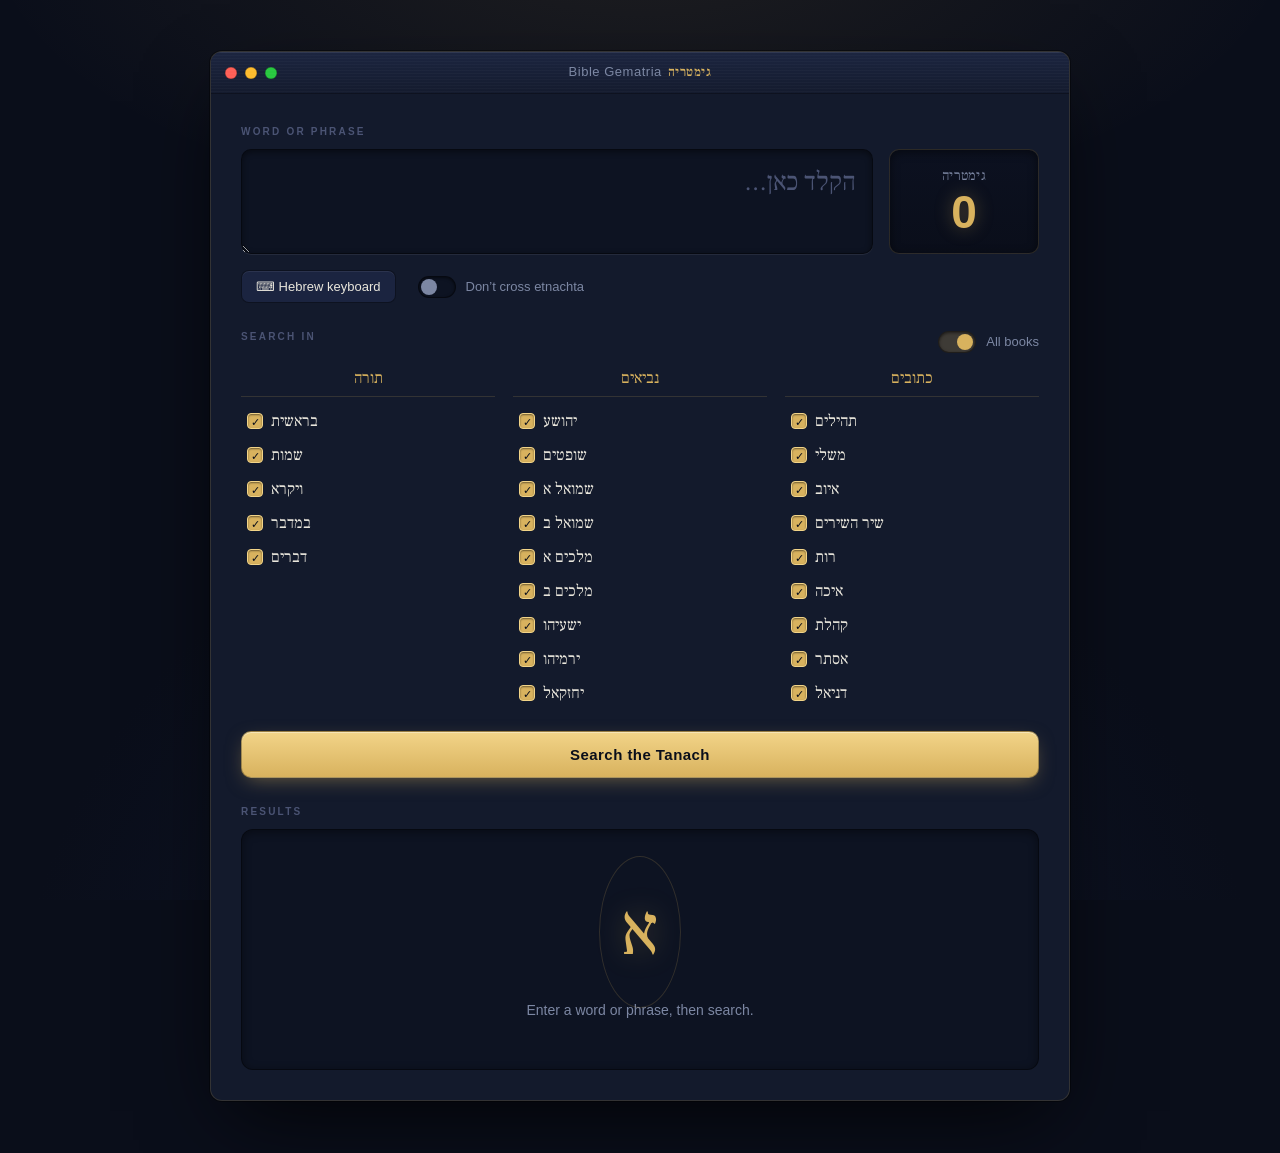
==== BibleGematria.Web/Index.html @ 7510c09f "Initial commit" ====
<!DOCTYPE html>
<html lang="en">

<head>
    <meta charset="UTF-8" />
    <meta name="viewport" content="width=device-width, initial-scale=1.0" />
    <title>Bible Gematria — גימטריה</title>

    <!--
  Classic Hebrew Tanach serif (Frank Ruhl Libre) loaded from Google Fonts.
  If you're offline it falls back to David / serif, so the page still works.
-->
    <link rel="preconnect" href="https://fonts.googleapis.com">
    <link rel="preconnect" href="https://fonts.gstatic.com" crossorigin>
    <link href="https://fonts.googleapis.com/css2?family=Frank+Ruhl+Libre:wght@400;500;700&display=swap"
        rel="stylesheet">

    <!-- all styling lives in styles.css -->
    <link rel="stylesheet" href="styles.css">
</head>

<body>
    <main class="window">

        <!-- ===== title bar ===== -->
        <div class="titlebar">
            <div class="lights">
                <span class="light red"></span>
                <span class="light amber"></span>
                <span class="light green"></span>
            </div>
            <div class="title">Bible Gematria<span class="he">גימטריה</span></div>
        </div>

        <div class="window-body">

            <!-- ===== input + live value ===== -->
            <p class="eyebrow">Word or phrase</p>
            <div class="compute-row">
                <textarea id="hebrewInput" class="hebrew-input" dir="rtl" placeholder="הקלד כאן…"
                    aria-label="Hebrew word or phrase"></textarea>

                <div class="value-display">
                    <span class="label">גימטריה</span>
                    <span class="value-number" id="valueNumber">0</span>
                </div>
            </div>

            <!-- ===== controls ===== -->
            <div class="controls">
                <button class="btn-pill" id="kbToggle" aria-pressed="false" aria-controls="keyboard">
                    ⌨ Hebrew keyboard
                </button>

                <label class="switch">
                    <input type="checkbox" id="noEtnachta" />
                    <span class="track"></span>
                    <span class="switch-label">Don’t cross etnachta</span>
                </label>
            </div>

            <!-- ===== on-screen Hebrew keyboard (faint numbers = gematria values) ===== -->
            <div class="keyboard" id="keyboard">
                <div class="keyboard-inner">
                    <div class="kb-row">
                        <button class="key" data-char="ק"><span class="val">100</span>ק</button>
                        <button class="key" data-char="ר"><span class="val">200</span>ר</button>
                        <button class="key" data-char="א"><span class="val">1</span>א</button>
                        <button class="key" data-char="ט"><span class="val">9</span>ט</button>
                        <button class="key" data-char="ו"><span class="val">6</span>ו</button>
                        <button class="key" data-char="ן"><span class="val">50</span>ן</button>
                        <button class="key" data-char="ם"><span class="val">40</span>ם</button>
                        <button class="key" data-char="פ"><span class="val">80</span>פ</button>
                        <button class="key blank" tabindex="-1" aria-hidden="true"></button>
                        <button class="key blank" tabindex="-1" aria-hidden="true"></button>
                        <button class="key blank" tabindex="-1" aria-hidden="true"></button>
                    </div>
                    <div class="kb-row">
                        <button class="key" data-char="ש"><span class="val">300</span>ש</button>
                        <button class="key" data-char="ד"><span class="val">4</span>ד</button>
                        <button class="key" data-char="ג"><span class="val">3</span>ג</button>
                        <button class="key" data-char="כ"><span class="val">20</span>כ</button>
                        <button class="key" data-char="ע"><span class="val">70</span>ע</button>
                        <button class="key" data-char="י"><span class="val">10</span>י</button>
                        <button class="key" data-char="ח"><span class="val">8</span>ח</button>
                        <button class="key" data-char="ל"><span class="val">30</span>ל</button>
                        <button class="key" data-char="ך"><span class="val">20</span>ך</button>
                        <button class="key" data-char="ף"><span class="val">80</span>ף</button>
                    </div>
                    <div class="kb-row">
                        <button class="key" data-char="ז"><span class="val">7</span>ז</button>
                        <button class="key" data-char="ס"><span class="val">60</span>ס</button>
                        <button class="key" data-char="ב"><span class="val">2</span>ב</button>
                        <button class="key" data-char="ה"><span class="val">5</span>ה</button>
                        <button class="key" data-char="נ"><span class="val">50</span>נ</button>
                        <button class="key" data-char="מ"><span class="val">40</span>מ</button>
                        <button class="key" data-char="צ"><span class="val">90</span>צ</button>
                        <button class="key" data-char="ת"><span class="val">400</span>ת</button>
                        <button class="key" data-char="ץ"><span class="val">90</span>ץ</button>
                    </div>
                    <div class="kb-row">
                        <button class="key util" data-char="־">־ maqqaf</button>
                        <button class="key util wide" data-char=" ">space</button>
                        <button class="key util" data-action="backspace">⌫ delete</button>
                    </div>
                </div>
            </div>

            <!-- ===== book selection ===== -->
            <div class="section">
                <div class="section-head">
                    <p class="eyebrow">Search in</p>
                    <label class="switch">
                        <input type="checkbox" id="allBooks" checked />
                        <span class="track"></span>
                        <span class="switch-label">All books</span>
                    </label>
                </div>

                <div class="book-columns">
                    <!-- Torah (5) -->
                    <div class="book-group">
                        <div class="group-title">תורה</div>
                        <div class="book-list">
                            <label class="book"><span class="name">בראשית</span><input type="checkbox" class="book-cb"
                                    checked /><span class="check"></span></label>
                            <label class="book"><span class="name">שמות</span><input type="checkbox" class="book-cb"
                                    checked /><span class="check"></span></label>
                            <label class="book"><span class="name">ויקרא</span><input type="checkbox" class="book-cb"
                                    checked /><span class="check"></span></label>
                            <label class="book"><span class="name">במדבר</span><input type="checkbox" class="book-cb"
                                    checked /><span class="check"></span></label>
                            <label class="book"><span class="name">דברים</span><input type="checkbox" class="book-cb"
                                    checked /><span class="check"></span></label>
                        </div>
                    </div>
                    <!-- Prophets (21) -->
                    <div class="book-group">
                        <div class="group-title">נביאים</div>
                        <div class="book-list">
                            <label class="book"><span class="name">יהושע</span><input type="checkbox" class="book-cb"
                                    checked /><span class="check"></span></label>
                            <label class="book"><span class="name">שופטים</span><input type="checkbox" class="book-cb"
                                    checked /><span class="check"></span></label>
                            <label class="book"><span class="name">שמואל א</span><input type="checkbox" class="book-cb"
                                    checked /><span class="check"></span></label>
                            <label class="book"><span class="name">שמואל ב</span><input type="checkbox" class="book-cb"
                                    checked /><span class="check"></span></label>
                            <label class="book"><span class="name">מלכים א</span><input type="checkbox" class="book-cb"
                                    checked /><span class="check"></span></label>
                            <label class="book"><span class="name">מלכים ב</span><input type="checkbox" class="book-cb"
                                    checked /><span class="check"></span></label>
                            <label class="book"><span class="name">ישעיהו</span><input type="checkbox" class="book-cb"
                                    checked /><span class="check"></span></label>
                            <label class="book"><span class="name">ירמיהו</span><input type="checkbox" class="book-cb"
                                    checked /><span class="check"></span></label>
                            <label class="book"><span class="name">יחזקאל</span><input type="checkbox" class="book-cb"
                                    checked /><span class="check"></span></label>
                            <label class="book"><span class="name">הושע</span><input type="checkbox" class="book-cb"
                                    checked /><span class="check"></span></label>
                            <label class="book"><span class="name">יואל</span><input type="checkbox" class="book-cb"
                                    checked /><span class="check"></span></label>
                            <label class="book"><span class="name">עמוס</span><input type="checkbox" class="book-cb"
                                    checked /><span class="check"></span></label>
                            <label class="book"><span class="name">עובדיה</span><input type="checkbox" class="book-cb"
                                    checked /><span class="check"></span></label>
                            <label class="book"><span class="name">יונה</span><input type="checkbox" class="book-cb"
                                    checked /><span class="check"></span></label>
                            <label class="book"><span class="name">מיכה</span><input type="checkbox" class="book-cb"
                                    checked /><span class="check"></span></label>
                            <label class="book"><span class="name">נחום</span><input type="checkbox" class="book-cb"
                                    checked /><span class="check"></span></label>
                            <label class="book"><span class="name">חבקוק</span><input type="checkbox" class="book-cb"
                                    checked /><span class="check"></span></label>
                            <label class="book"><span class="name">צפניה</span><input type="checkbox" class="book-cb"
                                    checked /><span class="check"></span></label>
                            <label class="book"><span class="name">חגי</span><input type="checkbox" class="book-cb"
                                    checked /><span class="check"></span></label>
                            <label class="book"><span class="name">זכריה</span><input type="checkbox" class="book-cb"
                                    checked /><span class="check"></span></label>
                            <label class="book"><span class="name">מלאכי</span><input type="checkbox" class="book-cb"
                                    checked /><span class="check"></span></label>
                        </div>
                    </div>
                    <!-- Writings (13) -->
                    <div class="book-group">
                        <div class="group-title">כתובים</div>
                        <div class="book-list">
                            <label class="book"><span class="name">תהילים</span><input type="checkbox" class="book-cb"
                                    checked /><span class="check"></span></label>
                            <label class="book"><span class="name">משלי</span><input type="checkbox" class="book-cb"
                                    checked /><span class="check"></span></label>
                            <label class="book"><span class="name">איוב</span><input type="checkbox" class="book-cb"
                                    checked /><span class="check"></span></label>
                            <label class="book"><span class="name">שיר השירים</span><input type="checkbox"
                                    class="book-cb" checked /><span class="check"></span></label>
                            <label class="book"><span class="name">רות</span><input type="checkbox" class="book-cb"
                                    checked /><span class="check"></span></label>
                            <label class="book"><span class="name">איכה</span><input type="checkbox" class="book-cb"
                                    checked /><span class="check"></span></label>
                            <label class="book"><span class="name">קהלת</span><input type="checkbox" class="book-cb"
                                    checked /><span class="check"></span></label>
                            <label class="book"><span class="name">אסתר</span><input type="checkbox" class="book-cb"
                                    checked /><span class="check"></span></label>
                            <label class="book"><span class="name">דניאל</span><input type="checkbox" class="book-cb"
                                    checked /><span class="check"></span></label>
                            <label class="book"><span class="name">עזרא</span><input type="checkbox" class="book-cb"
                                    checked /><span class="check"></span></label>
                            <label class="book"><span class="name">נחמיה</span><input type="checkbox" class="book-cb"
                                    checked /><span class="check"></span></label>
                            <label class="book"><span class="name">דברי הימים א</span><input type="checkbox"
                                    class="book-cb" checked /><span class="check"></span></label>
                            <label class="book"><span class="name">דברי הימים ב</span><input type="checkbox"
                                    class="book-cb" checked /><span class="check"></span></label>
                        </div>
                    </div>
                </div>
            </div>

            <!-- ===== search ===== -->
            <div class="search-bar">
                <button class="btn-search" id="searchBtn">Search the Tanach</button>
            </div>

            <!-- ===== results stage (starts empty) ===== -->
            <div class="results">
                <p class="eyebrow">Results</p>
                <div class="results-stage" id="stage" data-state="empty">

                    <!-- empty -->
                    <div class="state state-empty">
                        <div class="glyph-wrap">
                            <span class="glyph-ring"></span>
                            <span class="glyph">א</span>
                        </div>
                        <p class="hint">Enter a word or phrase, then search.</p>
                    </div>

                    <!-- searching -->
                    <div class="state state-searching">
                        <div class="spinner"></div>
                        <div class="counting" id="counting">א</div>
                        <p class="hint">Summing letters…</p>
                    </div>

                    <!-- no results -->
                    <div class="state state-none">
                        <span class="glyph">∅</span>
                        <p class="headline">No verses match that value.</p>
                        <p class="hint">Try a different word, or widen the book selection.</p>
                    </div>

                    <!-- results found (mock data showing the MatchResult shape) -->
                    <div class="state state-results">
                        <div class="results-meta">
                            <span class="count"><strong>3</strong> matches</span>
                            <span>value 248</span>
                        </div>

                        <div class="result-card">
                            <div class="result-head">
                                <span class="result-ref">בראשית א׳:א׳</span>
                                <span class="result-badge">248</span>
                            </div>
                            <p class="result-verse">בְּרֵאשִׁית <span class="match">בָּרָא אֱלֹהִים</span> אֵת
                                הַשָּׁמַיִם וְאֵת הָאָרֶץ׃</p>
                        </div>

                        <div class="result-card">
                            <div class="result-head">
                                <span class="result-ref">שמות ג׳:ו׳</span>
                                <span class="result-badge">248</span>
                            </div>
                            <p class="result-verse">וַיֹּאמֶר אָנֹכִי <span class="match">אֱלֹהֵי אָבִיךָ</span> אֱלֹהֵי
                                אַבְרָהָם׃</p>
                        </div>

                        <div class="result-card">
                            <div class="result-head">
                                <span class="result-ref">תהילים כ״ג:א׳</span>
                                <span class="result-badge">248</span>
                            </div>
                            <p class="result-verse">מִזְמוֹר לְדָוִד <span class="match">יְהוָה רֹעִי</span> לֹא
                                אֶחְסָר׃</p>
                        </div>
                    </div>

                </div>
            </div>

        </div><!-- /window-body -->
    </main>

    <!-- demo plumbing lives in app.js (see the comment at the top of that file) -->
    <script src="app.js"></script>
</body>

</html>
---- BibleGematria.Web/styles.css ----
/* =====================================================================
   1. DESIGN TOKENS
   All colours, spacing and type live here so the whole look can be
   re-skinned by editing one block. Dark navy ground, gold accents —
   a nod to gold letters on a classic Tanach page, and to the idea that
   each Hebrew letter is also a number.
   ===================================================================== */
:root {
  /* -- palette -- */
  --void:        #0a0e1a;   /* page background, deepest navy            */
  --window:      #131a2c;   /* the Mac window body                      */
  --panel:       #0d1322;   /* inset/recessed surfaces (text fields)    */
  --raised:      #1b2440;   /* raised surfaces (buttons, keys)          */
  --raised-hi:   #243056;   /* raised surface, hover                    */

  --gold:        #d8b25e;   /* primary accent                           */
  --gold-bright: #f2d488;   /* highlights, glow                         */
  --gold-dim:    rgba(216,178,94,.35);

  --ink:         #e9e6dc;   /* warm off-white primary text              */
  --slate:       #7c87a3;   /* muted secondary text                     */
  --slate-deep:  #4b5474;   /* faintest labels                          */

  /* classic Mac traffic lights */
  --mac-red:    #ff5f57;
  --mac-amber:  #febc2e;
  --mac-green:  #28c840;

  /* hairlines & bevels — the classic Mac "raised / inset" trick:
     a light line on top, a dark line on the bottom */
  --edge-light: rgba(255,255,255,.07);
  --edge-dark:  rgba(0,0,0,.5);
  --border:     rgba(216,178,94,.16);

  /* -- type -- */
  --ui:     "Helvetica Neue", Helvetica, Arial, sans-serif; /* Mac-lineage UI face */
  --hebrew: "Frank Ruhl Libre", "David", "Times New Roman", serif;
  --mono:   ui-monospace, "SF Mono", Menlo, Consolas, monospace;

  --radius: 12px;
}

/* =====================================================================
   2. RESET & BASE
   ===================================================================== */
*, *::before, *::after { box-sizing: border-box; margin: 0; padding: 0; }

html { -webkit-text-size-adjust: 100%; }

body {
  min-height: 100vh;
  font-family: var(--ui);
  color: var(--ink);
  background: var(--void);
  /* subtle navy vignette + a faint gold glow up top, like screen light */
  background-image:
    radial-gradient(1100px 500px at 50% -8%, rgba(216,178,94,.10), transparent 60%),
    radial-gradient(900px 900px at 50% 120%, rgba(20,30,60,.6), transparent 70%);
  background-attachment: fixed;
  display: flex;
  justify-content: center;
  padding: clamp(16px, 4vw, 56px);
  line-height: 1.5;
}

/* =====================================================================
   3. THE WINDOW  (classic Mac chrome)
   ===================================================================== */
.window {
  width: 100%;
  max-width: 860px;
  background: var(--window);
  border-radius: var(--radius);
  border: 1px solid var(--border);
  /* deep drop shadow + a hair of gold rim-light = "floating panel" */
  box-shadow:
    0 1px 0 var(--edge-light) inset,
    0 30px 80px -20px rgba(0,0,0,.8),
    0 0 0 1px rgba(0,0,0,.4);
  overflow: hidden;
  animation: window-in .6s cubic-bezier(.2,.8,.2,1) both;
}

/* --- title bar with pinstripes + traffic lights --- */
.titlebar {
  position: relative;
  display: flex;
  align-items: center;
  height: 42px;
  padding: 0 14px;
  background:
    linear-gradient(180deg, #1c2540, #141b2e);
  border-bottom: 1px solid var(--edge-dark);
  box-shadow: 0 1px 0 var(--edge-light) inset;
}
/* faint Platinum-style pinstripes across the bar */
.titlebar::after {
  content: "";
  position: absolute; inset: 0;
  background: repeating-linear-gradient(
    180deg, rgba(255,255,255,.025) 0 1px, transparent 1px 3px);
  pointer-events: none;
}
.lights { display: flex; gap: 8px; }
.light {
  width: 12px; height: 12px; border-radius: 50%;
  box-shadow: 0 0 0 .5px rgba(0,0,0,.4) inset;
}
.light.red   { background: var(--mac-red);   }
.light.amber { background: var(--mac-amber); }
.light.green { background: var(--mac-green); }

.title {
  position: absolute; left: 0; right: 0;
  text-align: center;
  font-size: 13px; font-weight: 500;
  letter-spacing: .04em;
  color: var(--slate);
  pointer-events: none;
}
.title .he { font-family: var(--hebrew); color: var(--gold); margin-inline-start: 6px; }

.window-body { padding: clamp(18px, 3vw, 30px); }

/* small section eyebrow labels */
.eyebrow {
  font-size: 10px; font-weight: 700;
  letter-spacing: .22em; text-transform: uppercase;
  color: var(--slate-deep);
  margin-bottom: 10px;
}

/* =====================================================================
   4. INPUT + LIVE GEMATRIA VALUE  (the signature element)
   ===================================================================== */
.compute-row {
  display: grid;
  grid-template-columns: 1fr auto;
  gap: 16px;
  align-items: stretch;
}

/* the Hebrew text field — recessed/inset bevel */
.hebrew-input {
  width: 100%;
  min-height: 92px;
  resize: vertical;
  padding: 14px 16px;
  font-family: var(--hebrew);
  font-size: 26px;
  line-height: 1.45;
  color: var(--ink);
  direction: rtl;
  background: var(--panel);
  border: 1px solid var(--edge-dark);
  border-radius: 10px;
  box-shadow:
    0 2px 6px rgba(0,0,0,.45) inset,
    0 1px 0 var(--edge-light);
  outline: none;
  transition: box-shadow .2s, border-color .2s;
}
.hebrew-input::placeholder { color: var(--slate-deep); }
.hebrew-input:focus {
  border-color: var(--gold-dim);
  box-shadow:
    0 2px 6px rgba(0,0,0,.45) inset,
    0 0 0 3px rgba(216,178,94,.12);
}

/* the gold readout — framed like a calculator display */
.value-display {
  min-width: 150px;
  display: flex; flex-direction: column;
  align-items: center; justify-content: center;
  padding: 12px 22px;
  background: linear-gradient(180deg, #0c1120, #0a0e1a);
  border: 1px solid var(--border);
  border-radius: 10px;
  box-shadow: 0 2px 10px rgba(0,0,0,.5) inset;
}
.value-display .label {
  font-family: var(--hebrew);
  font-size: 14px; color: var(--slate);
  letter-spacing: .02em;
}
.value-number {
  font-size: 46px; font-weight: 700;
  font-variant-numeric: tabular-nums;
  color: var(--gold);
  text-shadow: 0 0 18px rgba(216,178,94,.35);
  line-height: 1.1;
  transition: transform .15s ease;
}
/* tiny pop when the value changes (toggled by JS) */
.value-number.bump { transform: scale(1.12); }

/* =====================================================================
   5. CONTROLS  (toggle switches + keyboard button)
   ===================================================================== */
.controls {
  display: flex; flex-wrap: wrap; align-items: center;
  gap: 18px 22px;
  margin-top: 16px;
}

/* a small pill button (keyboard toggle) */
.btn-pill {
  display: inline-flex; align-items: center; gap: 8px;
  padding: 8px 14px;
  font-family: var(--ui); font-size: 13px; color: var(--ink);
  background: var(--raised);
  border: 1px solid var(--edge-dark);
  border-radius: 8px;
  box-shadow: 0 1px 0 var(--edge-light) inset;
  cursor: pointer;
  transition: background .15s, transform .05s;
}
.btn-pill:hover  { background: var(--raised-hi); }
.btn-pill:active { transform: translateY(1px); }
.btn-pill[aria-pressed="true"] {
  border-color: var(--gold-dim);
  color: var(--gold-bright);
  box-shadow: 0 0 0 1px var(--gold-dim) inset;
}

/* custom toggle switch built from a real checkbox (stays accessible) */
.switch { display: inline-flex; align-items: center; gap: 10px; cursor: pointer; }
.switch input { position: absolute; opacity: 0; width: 0; height: 0; }
.switch .track {
  width: 38px; height: 22px; border-radius: 999px;
  background: var(--panel);
  border: 1px solid var(--edge-dark);
  box-shadow: 0 1px 3px rgba(0,0,0,.5) inset;
  position: relative; transition: background .2s;
}
.switch .track::after {
  content: ""; position: absolute; top: 2px; left: 2px;
  width: 16px; height: 16px; border-radius: 50%;
  background: var(--slate);
  transition: transform .2s, background .2s;
}
.switch input:checked + .track { background: rgba(216,178,94,.22); }
.switch input:checked + .track::after { transform: translateX(16px); background: var(--gold); }
.switch input:focus-visible + .track { box-shadow: 0 0 0 3px rgba(216,178,94,.2); }
.switch .switch-label { font-size: 13px; color: var(--slate); }

/* =====================================================================
   6. ON-SCREEN HEBREW KEYBOARD  (collapsible)
   Each key shows its gematria value as a faint superscript — the quiet
   thread tying the whole interface back to the subject.
   ===================================================================== */
.keyboard {
  /* collapsed by default: animate max-height + opacity */
  max-height: 0; opacity: 0;
  overflow: hidden;
  margin-top: 0;
  transition: max-height .35s ease, opacity .3s ease, margin-top .35s ease;
}
.keyboard.open {
  max-height: 340px; opacity: 1; margin-top: 18px;
}
.keyboard-inner {
  width: fit-content;     /* shrink the panel down to the keyboard itself */
  margin-inline: auto;    /* …then centre it in the window               */
  padding: 14px;
  background: var(--panel);
  border: 1px solid var(--edge-dark);
  border-radius: 10px;
  box-shadow: 0 2px 8px rgba(0,0,0,.4) inset;
}

/* Keys run LEFT → RIGHT, exactly like a physical Hebrew keyboard.
   The previous version had `direction: rtl` here, which flipped each row
   and produced the mirrored layout. A real keyboard's hardware is laid out
   left-to-right regardless of the script printed on the keys, so ק sits on
   the LEFT (the QWERTY "e" position) and פ on the right. */
.kb-row {
  display: flex; justify-content: flex-start; gap: 6px;
  margin-bottom: 6px;
}
.kb-row:last-child { margin-bottom: 0; }

/* Stagger the rows the way real keyboard rows step rightward.
   Rows are matched by position: 1 = top, 2 = home, 3 = bottom,
   4 = the space / maqqaf / delete row. */
.kb-row:nth-child(2) { padding-inline-start: 22px; }  /* home row   */
.kb-row:nth-child(3) { padding-inline-start: 50px; }  /* bottom row */
.kb-row:nth-child(4) { justify-content: center; }     /* spacebar row, centred */
.key {
  position: relative;
  min-width: 38px; height: 44px;
  display: flex; align-items: center; justify-content: center;
  font-family: var(--hebrew); font-size: 20px; color: var(--ink);
  background: linear-gradient(180deg, var(--raised), #151d36);
  border: 1px solid var(--edge-dark);
  border-radius: 7px;
  box-shadow: 0 1px 0 var(--edge-light) inset, 0 2px 3px rgba(0,0,0,.35);
  cursor: pointer;
  transition: background .12s, transform .05s;
  user-select: none;
}
.key:hover  { background: linear-gradient(180deg, var(--raised-hi), var(--raised)); }
.key:active { transform: translateY(1px); box-shadow: 0 1px 2px rgba(0,0,0,.4) inset; }
/* the gematria value, tucked in the corner, very faint */
.key .val {
  position: absolute; top: 3px; inset-inline-start: 5px;
  font-family: var(--mono); font-size: 8px;
  color: var(--gold-dim); letter-spacing: 0;
}
.key.wide  { min-width: 120px; }
.key.util  { font-family: var(--ui); font-size: 13px; color: var(--slate); }
/* inert filler keys (to the right of פ) — present only for alignment */
.key.blank { pointer-events: none; opacity: .45; box-shadow: none; }

/* =====================================================================
   7. BOOK SELECTION
   ===================================================================== */
.section { margin-top: 26px; }
.section-head {
  display: flex; align-items: center; justify-content: space-between;
  margin-bottom: 12px;
}
.book-columns {
  display: grid;
  grid-template-columns: repeat(3, 1fr);
  gap: 18px;
}
.book-group .group-title {
  font-family: var(--hebrew); font-size: 16px; color: var(--gold);
  padding-bottom: 6px; margin-bottom: 8px;
  border-bottom: 1px solid var(--border);
  text-align: center;
}
.book-list {
  display: flex; flex-direction: column; gap: 2px;
  max-height: 300px;          /* cap the tall sections (Nevi'im has 21 books) */
  overflow-y: auto;           /* …and let the long ones scroll inside         */
  padding-inline-end: 4px;    /* breathing room so the scrollbar clears text  */
}
/* slim gold scrollbar, matching the results panel */
.book-list::-webkit-scrollbar { width: 8px; }
.book-list::-webkit-scrollbar-thumb {
  background: rgba(216,178,94,.3); border-radius: 8px;
}

/* a checkable book row */
.book {
  display: flex; align-items: center; gap: 8px;
  flex-direction: row-reverse;          /* checkbox sits left, Hebrew reads right */
  justify-content: flex-end;
  padding: 4px 6px; border-radius: 6px;
  cursor: pointer; transition: background .12s;
}
.book:hover { background: rgba(255,255,255,.03); }
.book input { position: absolute; opacity: 0; width: 0; height: 0; }
.book .check {
  width: 16px; height: 16px; flex: 0 0 16px;
  border-radius: 4px;
  background: var(--panel);
  border: 1px solid var(--edge-dark);
  box-shadow: 0 1px 2px rgba(0,0,0,.5) inset;
  display: grid; place-items: center;
  transition: background .15s, border-color .15s;
}
.book .check::after {
  content: "✓"; font-size: 11px; color: var(--void);
  opacity: 0; transform: scale(.6); transition: opacity .12s, transform .12s;
}
.book input:checked + .check {
  background: var(--gold); border-color: var(--gold-bright);
}
.book input:checked + .check::after { opacity: 1; transform: scale(1); }
.book input:focus-visible + .check { box-shadow: 0 0 0 3px rgba(216,178,94,.25); }
.book .name {
  font-family: var(--hebrew); font-size: 16px; color: var(--ink);
  direction: rtl;
}

/* =====================================================================
   8. SEARCH BUTTON
   ===================================================================== */
.search-bar { margin-top: 26px; }
.btn-search {
  width: 100%;
  padding: 14px;
  font-family: var(--ui); font-size: 15px; font-weight: 600;
  letter-spacing: .03em;
  color: var(--void);
  background: linear-gradient(180deg, var(--gold-bright), var(--gold));
  border: 1px solid rgba(0,0,0,.3);
  border-radius: 10px;
  box-shadow:
    0 1px 0 rgba(255,255,255,.4) inset,
    0 6px 20px -6px rgba(216,178,94,.5);
  cursor: pointer;
  transition: filter .15s, transform .05s;
}
.btn-search:hover  { filter: brightness(1.06); }
.btn-search:active { transform: translateY(1px); }
.btn-search:disabled { filter: grayscale(.6) brightness(.7); cursor: default; }

/* =====================================================================
   9. RESULTS — three states share one container, switched by data-state
   ===================================================================== */
.results { margin-top: 26px; }
.results-stage {
  position: relative;
  min-height: 220px;
  background: var(--panel);
  border: 1px solid var(--edge-dark);
  border-radius: 12px;
  box-shadow: 0 2px 10px rgba(0,0,0,.4) inset;
  overflow: hidden;
}

/* every state is hidden unless its name matches data-state */
.state { display: none; }
.results-stage[data-state="empty"]     .state-empty,
.results-stage[data-state="searching"] .state-searching,
.results-stage[data-state="results"]   .state-results,
.results-stage[data-state="none"]      .state-none { display: block; }

/* --- 9a. EMPTY: a slowly breathing gold aleph --- */
.state-empty {
  display: none;
  text-align: center;
  padding: 48px 24px;
  animation: fade-up .4s ease both;
}
.glyph {
  font-family: var(--hebrew); font-size: 72px; color: var(--gold);
  text-shadow: 0 0 30px rgba(216,178,94,.3);
  animation: breathe 4.5s ease-in-out infinite;
  display: inline-block;
}
/* a faint ring drifting behind the glyph */
.glyph-wrap { position: relative; display: inline-block; margin-bottom: 14px; }
.glyph-ring {
  position: absolute; inset: -22px;
  border: 1px solid var(--gold-dim); border-radius: 50%;
  animation: drift 14s linear infinite;
  opacity: .5;
}
.state-empty .hint { color: var(--slate); font-size: 14px; }

/* --- 9b. SEARCHING: a spinning gold arc + a flicking letter counter --- */
.state-searching {
  display: none;
  text-align: center;
  padding: 52px 24px;
  animation: fade-up .3s ease both;
}
.spinner {
  width: 44px; height: 44px; margin: 0 auto 18px;
  border-radius: 50%;
  border: 3px solid rgba(216,178,94,.15);
  border-top-color: var(--gold);
  animation: spin .8s linear infinite;
}
.counting {
  font-family: var(--hebrew); font-size: 22px; color: var(--gold);
  min-height: 28px;
}
.state-searching .hint { color: var(--slate); font-size: 13px; margin-top: 6px; }

/* --- 9c. NO RESULTS --- */
.state-none {
  display: none; text-align: center; padding: 48px 24px;
  animation: fade-up .4s ease both;
}
.state-none .glyph { animation: none; opacity: .55; }
.state-none .headline { color: var(--ink); font-size: 16px; margin-bottom: 4px; }
.state-none .hint { color: var(--slate); font-size: 13px; }

/* --- 9d. RESULTS: a scrollable list of cards --- */
.state-results { display: none; padding: 14px; max-height: 460px; overflow-y: auto; }
.results-meta {
  display: flex; align-items: center; justify-content: space-between;
  padding: 4px 6px 12px;
  font-size: 12px; color: var(--slate);
  letter-spacing: .02em;
}
.results-meta .count strong { color: var(--gold); font-weight: 700; }

.result-card {
  background: var(--window);
  border: 1px solid var(--edge-dark);
  border-radius: 10px;
  padding: 14px 16px;
  margin-bottom: 10px;
  box-shadow: 0 1px 0 var(--edge-light) inset;
  /* staggered entrance, delay set per-card below */
  opacity: 0;
  animation: card-in .45s cubic-bezier(.2,.8,.2,1) forwards;
}
.result-card:nth-child(1) { animation-delay: .04s; }
.result-card:nth-child(2) { animation-delay: .10s; }
.result-card:nth-child(3) { animation-delay: .16s; }
.result-card:nth-child(4) { animation-delay: .22s; }
.result-card:nth-child(5) { animation-delay: .28s; }

.result-head {
  display: flex; align-items: center; justify-content: space-between;
  margin-bottom: 8px;
}
.result-ref {
  font-family: var(--hebrew); font-size: 15px; color: var(--gold);
  direction: rtl;
}
.result-badge {
  font-family: var(--mono); font-size: 12px; color: var(--void);
  background: var(--gold); padding: 2px 9px; border-radius: 999px;
  font-weight: 700;
}
.result-verse {
  font-family: var(--hebrew); font-size: 21px; line-height: 1.7;
  color: var(--ink); direction: rtl; text-align: right;
}
/* the matched word(s) — gold + underline, the way RenderVerseText bolds them */
.result-verse .match {
  color: var(--gold-bright);
  font-weight: 700;
  text-decoration: underline;
  text-decoration-color: var(--gold-dim);
  text-underline-offset: 4px;
}

/* nice thin gold scrollbar inside the results */
.state-results::-webkit-scrollbar { width: 8px; }
.state-results::-webkit-scrollbar-thumb {
  background: rgba(216,178,94,.3); border-radius: 8px;
}

/* =====================================================================
   10. KEYFRAMES
   ===================================================================== */
@keyframes window-in {
  from { opacity: 0; transform: translateY(14px) scale(.99); }
  to   { opacity: 1; transform: none; }
}
@keyframes fade-up {
  from { opacity: 0; transform: translateY(8px); }
  to   { opacity: 1; transform: none; }
}
@keyframes card-in {
  from { opacity: 0; transform: translateY(10px); }
  to   { opacity: 1; transform: none; }
}
@keyframes breathe {
  0%, 100% { transform: scale(1);    opacity: .85; }
  50%      { transform: scale(1.07); opacity: 1;   }
}
@keyframes drift  { to { transform: rotate(360deg); } }
@keyframes spin   { to { transform: rotate(360deg); } }

/* =====================================================================
   11. RESPONSIVE + ACCESSIBILITY
   ===================================================================== */
@media (max-width: 640px) {
  .compute-row { grid-template-columns: 1fr; }
  .value-display { min-width: 0; }
  .book-columns { grid-template-columns: 1fr; gap: 22px; }
  .value-number { font-size: 40px; }
}

/* respect users who prefer less motion */
@media (prefers-reduced-motion: reduce) {
  *, *::before, *::after {
    animation-duration: .001ms !important;
    animation-iteration-count: 1 !important;
    transition-duration: .001ms !important;
  }
}
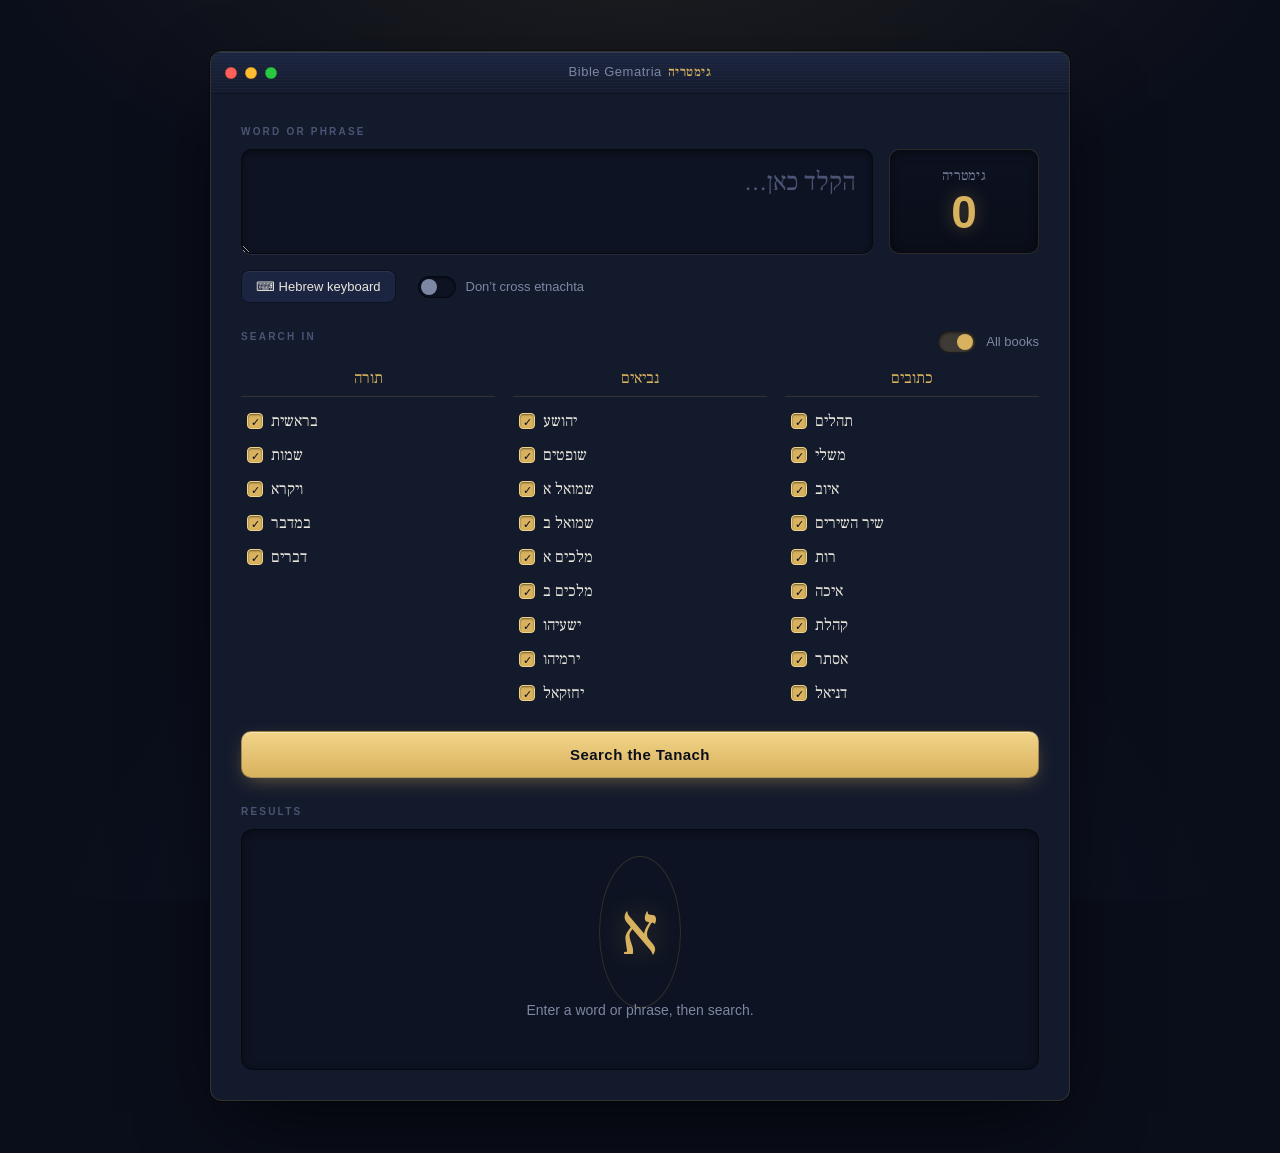
==== commit 9148af24: "Added API with search controller" ====
--- a/BibleGematria.Web/Index.html
+++ b/BibleGematria.Web/Index.html
@@ -14,6 +14,9 @@
     <link rel="preconnect" href="https://fonts.gstatic.com" crossorigin>
     <link href="https://fonts.googleapis.com/css2?family=Frank+Ruhl+Libre:wght@400;500;700&display=swap"
         rel="stylesheet">
+
+    <!-- browser tab icon -->
+    <link rel="icon" href="aleph-icon.svg" type="image/svg+xml">
 
     <!-- all styling lives in styles.css -->
     <link rel="stylesheet" href="styles.css">
@@ -186,7 +189,7 @@
                     <div class="book-group">
                         <div class="group-title">כתובים</div>
                         <div class="book-list">
-                            <label class="book"><span class="name">תהילים</span><input type="checkbox" class="book-cb"
+                            <label class="book"><span class="name">תהלים</span><input type="checkbox" class="book-cb"
                                     checked /><span class="check"></span></label>
                             <label class="book"><span class="name">משלי</span><input type="checkbox" class="book-cb"
                                     checked /><span class="check"></span></label>
--- a/BibleGematria.Web/styles.css
+++ b/BibleGematria.Web/styles.css
@@ -67,6 +67,7 @@
    3. THE WINDOW  (classic Mac chrome)
    ===================================================================== */
 .window {
+  position: relative;
   width: 100%;
   max-width: 860px;
   background: var(--window);
@@ -414,6 +415,8 @@
   overflow: hidden;
 }
 
+.state { position: relative; z-index: 1; }
+
 /* every state is hidden unless its name matches data-state */
 .state { display: none; }
 .results-stage[data-state="empty"]     .state-empty,
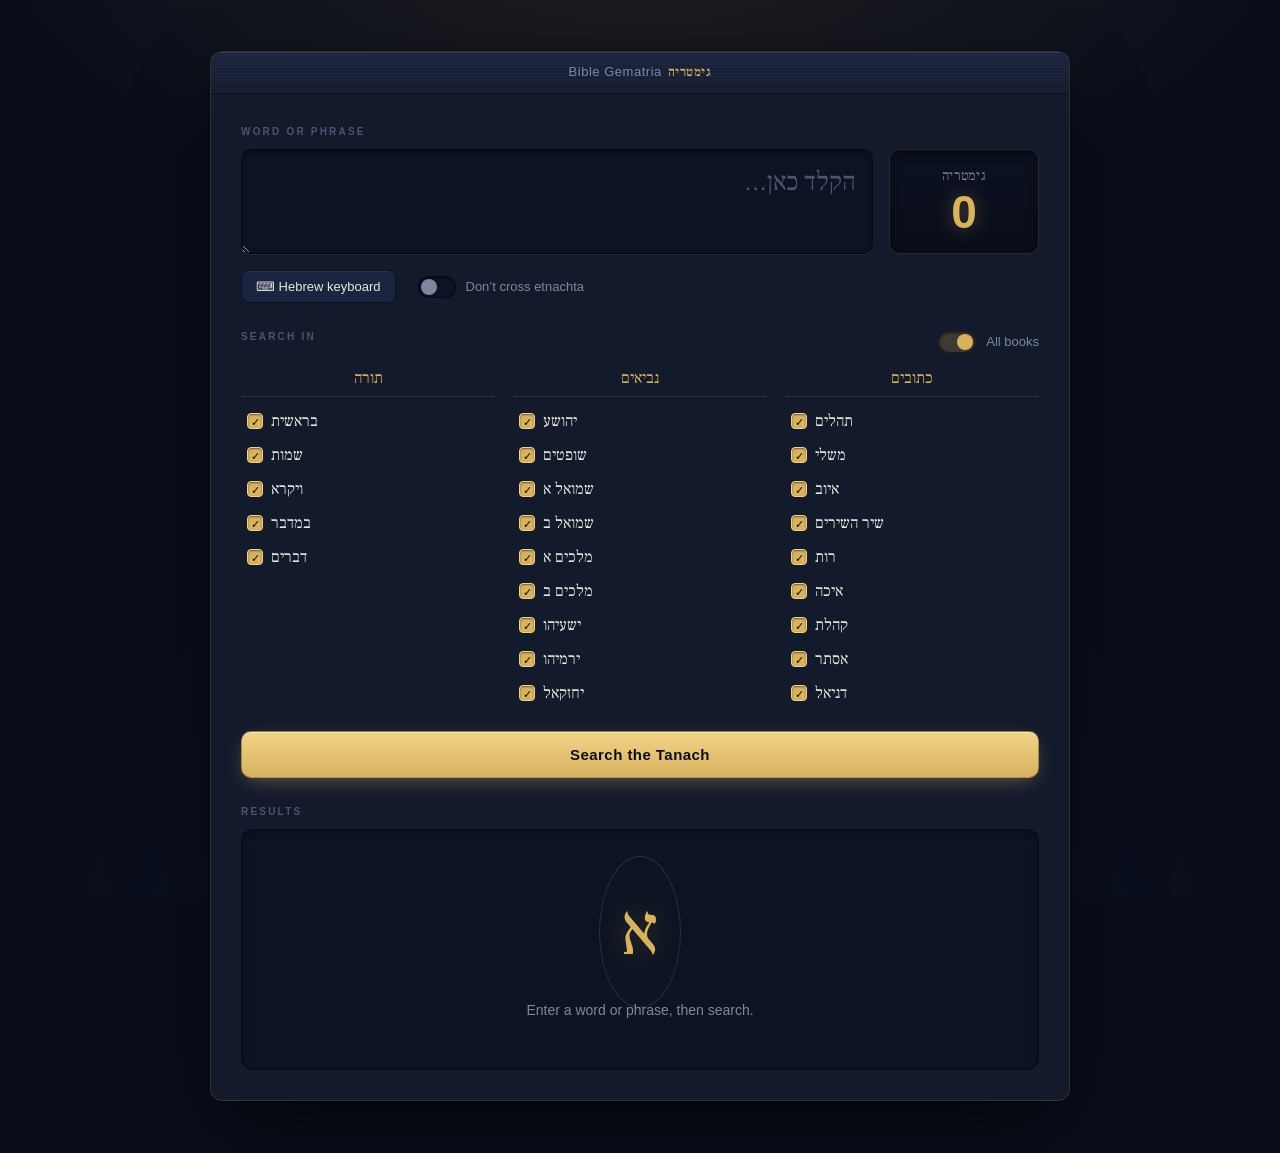
==== commit 8050d6cc: "Switch CSV export to XLSX to fix Hebrew mojibake on re-save Plain CSV has no reliable way to force E" ====
--- a/BibleGematria.Web/Index.html
+++ b/BibleGematria.Web/Index.html
@@ -27,12 +27,7 @@
 
         <!-- ===== title bar ===== -->
         <div class="titlebar">
-            <div class="lights">
-                <span class="light red"></span>
-                <span class="light amber"></span>
-                <span class="light green"></span>
-            </div>
-            <div class="title">Bible Gematria<span class="he">גימטריה</span></div>
+<div class="title">Bible Gematria<span class="he">גימטריה</span></div>
         </div>
 
         <div class="window-body">
@@ -125,15 +120,15 @@
                     <div class="book-group">
                         <div class="group-title">תורה</div>
                         <div class="book-list">
-                            <label class="book"><span class="name">בראשית</span><input type="checkbox" class="book-cb"
-                                    checked /><span class="check"></span></label>
-                            <label class="book"><span class="name">שמות</span><input type="checkbox" class="book-cb"
-                                    checked /><span class="check"></span></label>
-                            <label class="book"><span class="name">ויקרא</span><input type="checkbox" class="book-cb"
-                                    checked /><span class="check"></span></label>
-                            <label class="book"><span class="name">במדבר</span><input type="checkbox" class="book-cb"
-                                    checked /><span class="check"></span></label>
-                            <label class="book"><span class="name">דברים</span><input type="checkbox" class="book-cb"
+                            <label class="book"><span class="name">בראשית</span><input type="checkbox" class="book-cb" data-key="Genesis"
+                                    checked /><span class="check"></span></label>
+                            <label class="book"><span class="name">שמות</span><input type="checkbox" class="book-cb" data-key="Exodus"
+                                    checked /><span class="check"></span></label>
+                            <label class="book"><span class="name">ויקרא</span><input type="checkbox" class="book-cb" data-key="Leviticus"
+                                    checked /><span class="check"></span></label>
+                            <label class="book"><span class="name">במדבר</span><input type="checkbox" class="book-cb" data-key="Numbers"
+                                    checked /><span class="check"></span></label>
+                            <label class="book"><span class="name">דברים</span><input type="checkbox" class="book-cb" data-key="Deuteronomy"
                                     checked /><span class="check"></span></label>
                         </div>
                     </div>
@@ -141,47 +136,47 @@
                     <div class="book-group">
                         <div class="group-title">נביאים</div>
                         <div class="book-list">
-                            <label class="book"><span class="name">יהושע</span><input type="checkbox" class="book-cb"
-                                    checked /><span class="check"></span></label>
-                            <label class="book"><span class="name">שופטים</span><input type="checkbox" class="book-cb"
-                                    checked /><span class="check"></span></label>
-                            <label class="book"><span class="name">שמואל א</span><input type="checkbox" class="book-cb"
-                                    checked /><span class="check"></span></label>
-                            <label class="book"><span class="name">שמואל ב</span><input type="checkbox" class="book-cb"
-                                    checked /><span class="check"></span></label>
-                            <label class="book"><span class="name">מלכים א</span><input type="checkbox" class="book-cb"
-                                    checked /><span class="check"></span></label>
-                            <label class="book"><span class="name">מלכים ב</span><input type="checkbox" class="book-cb"
-                                    checked /><span class="check"></span></label>
-                            <label class="book"><span class="name">ישעיהו</span><input type="checkbox" class="book-cb"
-                                    checked /><span class="check"></span></label>
-                            <label class="book"><span class="name">ירמיהו</span><input type="checkbox" class="book-cb"
-                                    checked /><span class="check"></span></label>
-                            <label class="book"><span class="name">יחזקאל</span><input type="checkbox" class="book-cb"
-                                    checked /><span class="check"></span></label>
-                            <label class="book"><span class="name">הושע</span><input type="checkbox" class="book-cb"
-                                    checked /><span class="check"></span></label>
-                            <label class="book"><span class="name">יואל</span><input type="checkbox" class="book-cb"
-                                    checked /><span class="check"></span></label>
-                            <label class="book"><span class="name">עמוס</span><input type="checkbox" class="book-cb"
-                                    checked /><span class="check"></span></label>
-                            <label class="book"><span class="name">עובדיה</span><input type="checkbox" class="book-cb"
-                                    checked /><span class="check"></span></label>
-                            <label class="book"><span class="name">יונה</span><input type="checkbox" class="book-cb"
-                                    checked /><span class="check"></span></label>
-                            <label class="book"><span class="name">מיכה</span><input type="checkbox" class="book-cb"
-                                    checked /><span class="check"></span></label>
-                            <label class="book"><span class="name">נחום</span><input type="checkbox" class="book-cb"
-                                    checked /><span class="check"></span></label>
-                            <label class="book"><span class="name">חבקוק</span><input type="checkbox" class="book-cb"
-                                    checked /><span class="check"></span></label>
-                            <label class="book"><span class="name">צפניה</span><input type="checkbox" class="book-cb"
-                                    checked /><span class="check"></span></label>
-                            <label class="book"><span class="name">חגי</span><input type="checkbox" class="book-cb"
-                                    checked /><span class="check"></span></label>
-                            <label class="book"><span class="name">זכריה</span><input type="checkbox" class="book-cb"
-                                    checked /><span class="check"></span></label>
-                            <label class="book"><span class="name">מלאכי</span><input type="checkbox" class="book-cb"
+                            <label class="book"><span class="name">יהושע</span><input type="checkbox" class="book-cb" data-key="Joshua"
+                                    checked /><span class="check"></span></label>
+                            <label class="book"><span class="name">שופטים</span><input type="checkbox" class="book-cb" data-key="Judges"
+                                    checked /><span class="check"></span></label>
+                            <label class="book"><span class="name">שמואל א</span><input type="checkbox" class="book-cb" data-key="ISamuel"
+                                    checked /><span class="check"></span></label>
+                            <label class="book"><span class="name">שמואל ב</span><input type="checkbox" class="book-cb" data-key="IISamuel"
+                                    checked /><span class="check"></span></label>
+                            <label class="book"><span class="name">מלכים א</span><input type="checkbox" class="book-cb" data-key="IKings"
+                                    checked /><span class="check"></span></label>
+                            <label class="book"><span class="name">מלכים ב</span><input type="checkbox" class="book-cb" data-key="IIKings"
+                                    checked /><span class="check"></span></label>
+                            <label class="book"><span class="name">ישעיהו</span><input type="checkbox" class="book-cb" data-key="Isaiah"
+                                    checked /><span class="check"></span></label>
+                            <label class="book"><span class="name">ירמיהו</span><input type="checkbox" class="book-cb" data-key="Jeremiah"
+                                    checked /><span class="check"></span></label>
+                            <label class="book"><span class="name">יחזקאל</span><input type="checkbox" class="book-cb" data-key="Ezekiel"
+                                    checked /><span class="check"></span></label>
+                            <label class="book"><span class="name">הושע</span><input type="checkbox" class="book-cb" data-key="Hosea"
+                                    checked /><span class="check"></span></label>
+                            <label class="book"><span class="name">יואל</span><input type="checkbox" class="book-cb" data-key="Joel"
+                                    checked /><span class="check"></span></label>
+                            <label class="book"><span class="name">עמוס</span><input type="checkbox" class="book-cb" data-key="Amos"
+                                    checked /><span class="check"></span></label>
+                            <label class="book"><span class="name">עובדיה</span><input type="checkbox" class="book-cb" data-key="Obadiah"
+                                    checked /><span class="check"></span></label>
+                            <label class="book"><span class="name">יונה</span><input type="checkbox" class="book-cb" data-key="Jonah"
+                                    checked /><span class="check"></span></label>
+                            <label class="book"><span class="name">מיכה</span><input type="checkbox" class="book-cb" data-key="Micah"
+                                    checked /><span class="check"></span></label>
+                            <label class="book"><span class="name">נחום</span><input type="checkbox" class="book-cb" data-key="Nahum"
+                                    checked /><span class="check"></span></label>
+                            <label class="book"><span class="name">חבקוק</span><input type="checkbox" class="book-cb" data-key="Habakkuk"
+                                    checked /><span class="check"></span></label>
+                            <label class="book"><span class="name">צפניה</span><input type="checkbox" class="book-cb" data-key="Zephaniah"
+                                    checked /><span class="check"></span></label>
+                            <label class="book"><span class="name">חגי</span><input type="checkbox" class="book-cb" data-key="Haggai"
+                                    checked /><span class="check"></span></label>
+                            <label class="book"><span class="name">זכריה</span><input type="checkbox" class="book-cb" data-key="Zechariah"
+                                    checked /><span class="check"></span></label>
+                            <label class="book"><span class="name">מלאכי</span><input type="checkbox" class="book-cb" data-key="Malachi"
                                     checked /><span class="check"></span></label>
                         </div>
                     </div>
@@ -189,32 +184,32 @@
                     <div class="book-group">
                         <div class="group-title">כתובים</div>
                         <div class="book-list">
-                            <label class="book"><span class="name">תהלים</span><input type="checkbox" class="book-cb"
-                                    checked /><span class="check"></span></label>
-                            <label class="book"><span class="name">משלי</span><input type="checkbox" class="book-cb"
-                                    checked /><span class="check"></span></label>
-                            <label class="book"><span class="name">איוב</span><input type="checkbox" class="book-cb"
+                            <label class="book"><span class="name">תהלים</span><input type="checkbox" class="book-cb" data-key="Psalms"
+                                    checked /><span class="check"></span></label>
+                            <label class="book"><span class="name">משלי</span><input type="checkbox" class="book-cb" data-key="Proverbs"
+                                    checked /><span class="check"></span></label>
+                            <label class="book"><span class="name">איוב</span><input type="checkbox" class="book-cb" data-key="Job"
                                     checked /><span class="check"></span></label>
                             <label class="book"><span class="name">שיר השירים</span><input type="checkbox"
-                                    class="book-cb" checked /><span class="check"></span></label>
-                            <label class="book"><span class="name">רות</span><input type="checkbox" class="book-cb"
-                                    checked /><span class="check"></span></label>
-                            <label class="book"><span class="name">איכה</span><input type="checkbox" class="book-cb"
-                                    checked /><span class="check"></span></label>
-                            <label class="book"><span class="name">קהלת</span><input type="checkbox" class="book-cb"
-                                    checked /><span class="check"></span></label>
-                            <label class="book"><span class="name">אסתר</span><input type="checkbox" class="book-cb"
-                                    checked /><span class="check"></span></label>
-                            <label class="book"><span class="name">דניאל</span><input type="checkbox" class="book-cb"
-                                    checked /><span class="check"></span></label>
-                            <label class="book"><span class="name">עזרא</span><input type="checkbox" class="book-cb"
-                                    checked /><span class="check"></span></label>
-                            <label class="book"><span class="name">נחמיה</span><input type="checkbox" class="book-cb"
+                                    class="book-cb" data-key="SongOfSongs" checked /><span class="check"></span></label>
+                            <label class="book"><span class="name">רות</span><input type="checkbox" class="book-cb" data-key="Ruth"
+                                    checked /><span class="check"></span></label>
+                            <label class="book"><span class="name">איכה</span><input type="checkbox" class="book-cb" data-key="Lamentations"
+                                    checked /><span class="check"></span></label>
+                            <label class="book"><span class="name">קהלת</span><input type="checkbox" class="book-cb" data-key="Ecclesiastes"
+                                    checked /><span class="check"></span></label>
+                            <label class="book"><span class="name">אסתר</span><input type="checkbox" class="book-cb" data-key="Esther"
+                                    checked /><span class="check"></span></label>
+                            <label class="book"><span class="name">דניאל</span><input type="checkbox" class="book-cb" data-key="Daniel"
+                                    checked /><span class="check"></span></label>
+                            <label class="book"><span class="name">עזרא</span><input type="checkbox" class="book-cb" data-key="Ezra"
+                                    checked /><span class="check"></span></label>
+                            <label class="book"><span class="name">נחמיה</span><input type="checkbox" class="book-cb" data-key="Nehemiah"
                                     checked /><span class="check"></span></label>
                             <label class="book"><span class="name">דברי הימים א</span><input type="checkbox"
-                                    class="book-cb" checked /><span class="check"></span></label>
+                                    class="book-cb" data-key="IChronicles" checked /><span class="check"></span></label>
                             <label class="book"><span class="name">דברי הימים ב</span><input type="checkbox"
-                                    class="book-cb" checked /><span class="check"></span></label>
+                                    class="book-cb" data-key="IIChronicles" checked /><span class="check"></span></label>
                         </div>
                     </div>
                 </div>
@@ -223,11 +218,15 @@
             <!-- ===== search ===== -->
             <div class="search-bar">
                 <button class="btn-search" id="searchBtn">Search the Tanach</button>
+                <button class="btn-pill" id="clearBtn" style="display:none">✕ Clear</button>
             </div>
 
             <!-- ===== results stage (starts empty) ===== -->
             <div class="results">
                 <p class="eyebrow">Results</p>
+                <div class="results-meta" id="resultsMeta" style="display:none">
+                    <span class="count" id="matchCount"></span>
+                </div>
                 <div class="results-stage" id="stage" data-state="empty">
 
                     <!-- empty -->
@@ -253,12 +252,8 @@
                         <p class="hint">Try a different word, or widen the book selection.</p>
                     </div>
 
-                    <!-- results found (mock data showing the MatchResult shape) -->
+                    <!-- results found -->
                     <div class="state state-results">
-                        <div class="results-meta">
-                            <span class="count"><strong>3</strong> matches</span>
-                            <span>value 248</span>
-                        </div>
 
                         <div class="result-card">
                             <div class="result-head">
@@ -291,6 +286,10 @@
                 </div>
             </div>
 
+            <div class="results-footer">
+                <button class="btn-pill" id="exportBtn" style="display:none">⬇ Export XLSX</button>
+            </div>
+
         </div><!-- /window-body -->
     </main>
 
